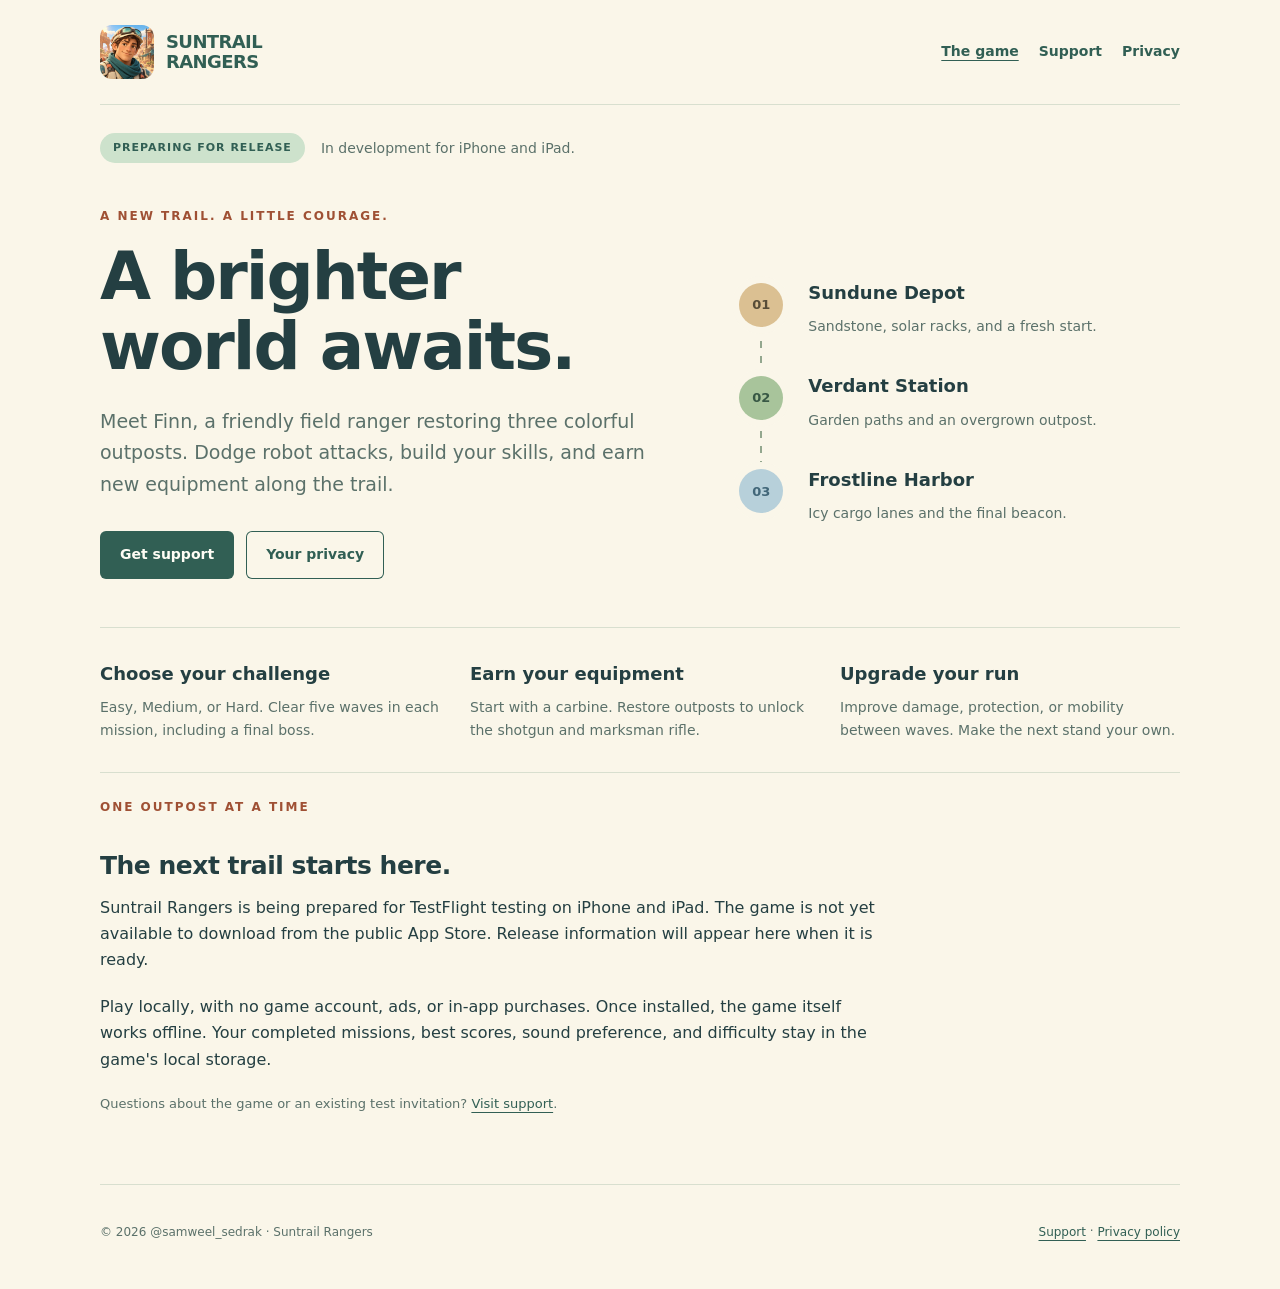
==== index.html @ 1ea140f7 "Publish Suntrail Rangers support and privacy pages" ====
<!doctype html>
<html lang="en">
<head>
  <meta charset="utf-8">
  <meta name="viewport" content="width=device-width, initial-scale=1">
  <meta name="description" content="Meet Finn in Suntrail Rangers, an offline action game in development for iPhone and iPad. Explore three missions, choose your challenge, and find support.">
  <meta name="theme-color" content="#faf6e9">
  <meta name="referrer" content="no-referrer">
  <meta http-equiv="Content-Security-Policy" content="default-src 'none'; style-src 'self'; img-src 'self'; base-uri 'none'; form-action 'none'">
  <title>A brighter world awaits · Suntrail Rangers</title>
  <link rel="icon" href="app-icon.png" type="image/png">
  <link rel="stylesheet" href="styles.css">
</head>
<body>
  <a class="skip-link" href="#main">Skip to content</a>
  <header>
    <a class="brand" href="index.html" aria-label="Suntrail Rangers home"><img class="app-icon" src="app-icon.png" width="54" height="54" alt="" decoding="async"><span>SUNTRAIL<br>RANGERS</span></a>
    <nav aria-label="Main navigation"><a href="index.html" aria-current="page">The game</a><a href="support.html">Support</a><a href="privacy.html">Privacy</a></nav>
  </header>
  <main id="main">
    <p class="release-status"><strong>PREPARING FOR RELEASE</strong><span>In development for iPhone and iPad.</span></p>
    <section class="hero">
      <div>
        <p class="eyebrow">A new trail. A little courage.</p>
        <h1>A brighter world awaits.</h1>
        <p class="lead">Meet Finn, a friendly field ranger restoring three colorful outposts. Dodge robot attacks, build your skills, and earn new equipment along the trail.</p>
        <a class="button" href="support.html">Get support</a><a class="button secondary" href="privacy.html">Your privacy</a>
      </div>
      <div class="route" aria-label="Three campaign missions">
        <div class="stop"><span class="number">01</span><div><h2>Sundune Depot</h2><p>Sandstone, solar racks, and a fresh start.</p></div></div>
        <div class="stop garden"><span class="number">02</span><div><h2>Verdant Station</h2><p>Garden paths and an overgrown outpost.</p></div></div>
        <div class="stop frost"><span class="number">03</span><div><h2>Frostline Harbor</h2><p>Icy cargo lanes and the final beacon.</p></div></div>
      </div>
    </section>
    <div class="strip">
      <section><h2>Choose your challenge</h2><p>Easy, Medium, or Hard. Clear five waves in each mission, including a final boss.</p></section>
      <section><h2>Earn your equipment</h2><p>Start with a carbine. Restore outposts to unlock the shotgun and marksman rifle.</p></section>
      <section><h2>Upgrade your run</h2><p>Improve damage, protection, or mobility between waves. Make the next stand your own.</p></section>
    </div>
    <section class="prose">
      <p class="eyebrow">One outpost at a time</p>
      <h2>The next trail starts here.</h2>
      <p>Suntrail Rangers is being prepared for TestFlight testing on iPhone and iPad. The game is not yet available to download from the public App Store. Release information will appear here when it is ready.</p>
      <p>Play locally, with no game account, ads, or in-app purchases. Once installed, the game itself works offline. Your completed missions, best scores, sound preference, and difficulty stay in the game's local storage.</p>
      <p class="small">Questions about the game or an existing test invitation? <a href="support.html">Visit support</a>.</p>
    </section>
  </main>
  <footer><span>© 2026 @samweel_sedrak · Suntrail Rangers</span><span><a href="support.html">Support</a> · <a href="privacy.html">Privacy policy</a></span></footer>
</body>
</html>
---- styles.css ----
@charset "UTF-8";
:root{color-scheme:light;--ink:#243f42;--muted:#5b716a;--cream:#faf6e9;--paper:#fffdf5;--green:#315f54;--mint:#cde2cc;--line:#d8dfcf;--coral:#cb7854;--gold:#e0b972}
*{box-sizing:border-box}html{font:16px/1.65 system-ui,-apple-system,BlinkMacSystemFont,"Segoe UI",sans-serif;background:var(--cream);color:var(--ink)}body{margin:0}a{color:var(--green);text-underline-offset:4px}a:hover{text-decoration-thickness:2px}a:focus-visible,summary:focus-visible{outline:3px solid var(--coral);outline-offset:5px}header,main,footer{width:min(1080px,100% - 48px);margin-inline:auto}header{display:flex;align-items:center;justify-content:space-between;gap:20px;padding:25px 0;border-bottom:1px solid var(--line)}.brand{font-size:18px;line-height:1.1;font-weight:850;letter-spacing:-.6px;text-decoration:none;display:flex;align-items:center;gap:12px}.brand svg{width:34px;height:34px;flex:0 0 auto}nav{display:flex;flex-wrap:wrap;gap:4px 20px}nav a{min-height:44px;display:inline-flex;align-items:center;text-decoration:none;font-size:14px;font-weight:650}nav a[aria-current=page]{text-decoration:underline}.draft{font-size:13px;line-height:1.5;background:#f2e6c6;border-left:3px solid #b68a40;padding:12px 16px;margin:28px 0}.draft strong{letter-spacing:.3px}.eyebrow{text-transform:uppercase;letter-spacing:2px;font-size:12px;font-weight:750;color:var(--coral);margin:0 0 15px}h1{font-size:clamp(36px,5.4vw,66px);letter-spacing:-2px;line-height:1.06;margin:0 0 24px;max-width:770px}h2{font-size:25px;line-height:1.3;letter-spacing:-.5px;margin:32px 0 12px}h3{font-size:18px;line-height:1.35;margin:10px 0}.lead{font-size:19px;line-height:1.65;color:var(--muted);max-width:660px}.hero{display:grid;grid-template-columns:1.18fr 1fr;gap:54px;align-items:center;padding:28px 0 48px}.hero h1{max-width:590px}.button{display:inline-flex;justify-content:center;align-items:center;min-height:48px;background:var(--green);color:var(--paper);border-radius:6px;text-decoration:none;font-size:14px;font-weight:700;padding:11px 20px;margin:12px 12px 0 0}.button.secondary{background:transparent;color:var(--green);box-shadow:inset 0 0 0 1px var(--green)}.route{position:relative;padding:26px 0 16px 30px}.route:before{content:"";position:absolute;left:51px;top:66px;bottom:64px;width:2px;background:repeating-linear-gradient(to bottom,#93a78e 0 7px,transparent 7px 15px)}.stop{position:relative;display:flex;gap:25px;align-items:center;margin:0 0 26px}.stop:last-child{margin-bottom:0}.stop .number{width:44px;height:44px;display:grid;place-items:center;border-radius:50%;background:#dbc092;color:#584d38;box-shadow:0 0 0 7px var(--cream);font-size:13px;font-weight:800;z-index:1;flex:0 0 auto}.stop.garden .number{background:#a8c49b;color:#385845}.stop.frost .number{background:#b7d0da;color:#426779}.stop p{margin:3px 0 0;color:var(--muted);font-size:14px}.strip{display:grid;grid-template-columns:repeat(3,1fr);border-block:1px solid var(--line);padding:24px 0;gap:30px}.strip p{font-size:14px;margin:6px 0;color:var(--muted)}.prose{max-width:780px;padding:25px 0 50px}.prose p{margin:0 0 20px}.prose li{margin-bottom:9px}.prose ul,.prose ol{padding-left:24px}.note{background:#e9eedf;padding:18px 22px;border-radius:6px;color:#456252}.contact{padding:26px 30px;background:var(--paper);border:1px solid var(--line);border-radius:8px;margin:30px 0}.contact a{overflow-wrap:anywhere}.contact p{margin-bottom:10px}details{border-top:1px solid var(--line);padding:18px 0}details:last-child{border-bottom:1px solid var(--line)}summary{font-size:17px;font-weight:700;cursor:pointer;padding:8px 0;min-height:44px}details p{margin:10px 0 0!important;color:var(--muted)}footer{display:flex;flex-wrap:wrap;justify-content:space-between;gap:12px;border-top:1px solid var(--line);padding:25px 0 35px;color:var(--muted);font-size:12px}.small{font-size:13px;color:var(--muted)}.back{display:inline-block;min-height:44px;padding-block:10px;font-size:14px}table{border-collapse:collapse;width:100%;margin:20px 0}th,td{text-align:left;vertical-align:top;padding:12px;border-bottom:1px solid var(--line)}th{font-size:13px;text-transform:uppercase;letter-spacing:.6px}
@media(max-width:720px){header{align-items:flex-start;flex-direction:column;gap:14px}header,main,footer{width:calc(100% - 36px)}nav{gap:4px 24px}.hero{grid-template-columns:1fr;gap:16px;padding-top:18px}.hero h1{max-width:550px}.route{padding-top:10px}.route:before{top:48px;bottom:53px}.strip{grid-template-columns:1fr;gap:12px}.strip section{padding:5px 0}.contact{padding:22px}.prose{padding-top:12px}h1{letter-spacing:-1.3px}.lead{font-size:18px}}
@media(prefers-reduced-motion:no-preference){a{transition:color .15s,background .15s}}

/* Compact local branding and resilient narrow-screen layout. */
.app-icon{display:block;flex:0 0 auto;width:54px;height:54px;border-radius:12px;object-fit:cover}.brand{min-height:54px}.hero>*{min-width:0}.stop>div{min-width:0}a{overflow-wrap:anywhere}.button{max-width:calc(100% - 12px);text-align:center;white-space:normal}.eyebrow{color:#9f5034}.skip-link{position:absolute;left:18px;top:-100px;z-index:10;background:var(--green);color:var(--paper);padding:10px 16px;min-height:44px;border-radius:0 0 6px 6px}.skip-link:focus{top:0}

.release-status{display:flex;flex-wrap:wrap;align-items:center;gap:8px 16px;margin:28px 0 16px;color:var(--muted);font-size:14px}.release-status strong{display:inline-flex;background:var(--mint);color:var(--green);border-radius:999px;padding:6px 13px;font-size:11px;letter-spacing:1px}.route h2,.strip h2{font-size:18px;line-height:1.35;letter-spacing:0;margin:10px 0}.effective-date{color:var(--green);font-size:14px}.prose>section{scroll-margin-top:24px}.contact h2{margin-top:0}footer a{display:inline-flex;align-items:center;min-height:44px}footer{align-items:center}
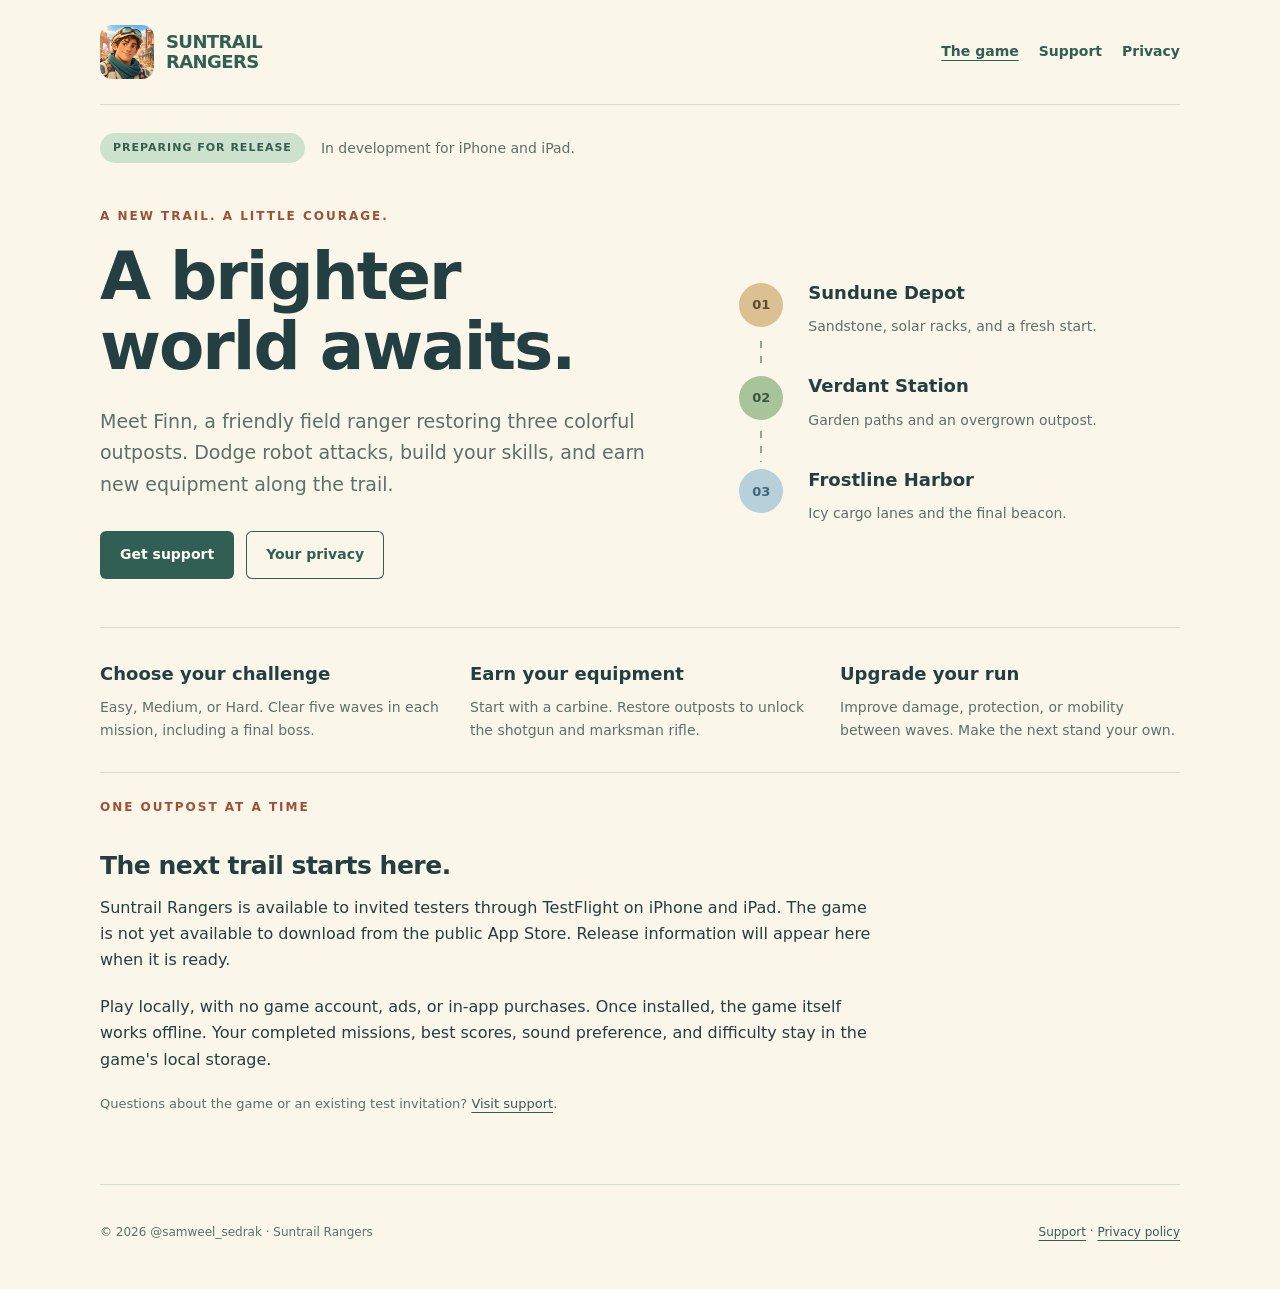
==== commit 80dfd661: "Clarify invited TestFlight availability" ====
--- a/index.html
+++ b/index.html
@@ -40,7 +40,7 @@
     <section class="prose">
       <p class="eyebrow">One outpost at a time</p>
       <h2>The next trail starts here.</h2>
-      <p>Suntrail Rangers is being prepared for TestFlight testing on iPhone and iPad. The game is not yet available to download from the public App Store. Release information will appear here when it is ready.</p>
+      <p>Suntrail Rangers is available to invited testers through TestFlight on iPhone and iPad. The game is not yet available to download from the public App Store. Release information will appear here when it is ready.</p>
       <p>Play locally, with no game account, ads, or in-app purchases. Once installed, the game itself works offline. Your completed missions, best scores, sound preference, and difficulty stay in the game's local storage.</p>
       <p class="small">Questions about the game or an existing test invitation? <a href="support.html">Visit support</a>.</p>
     </section>
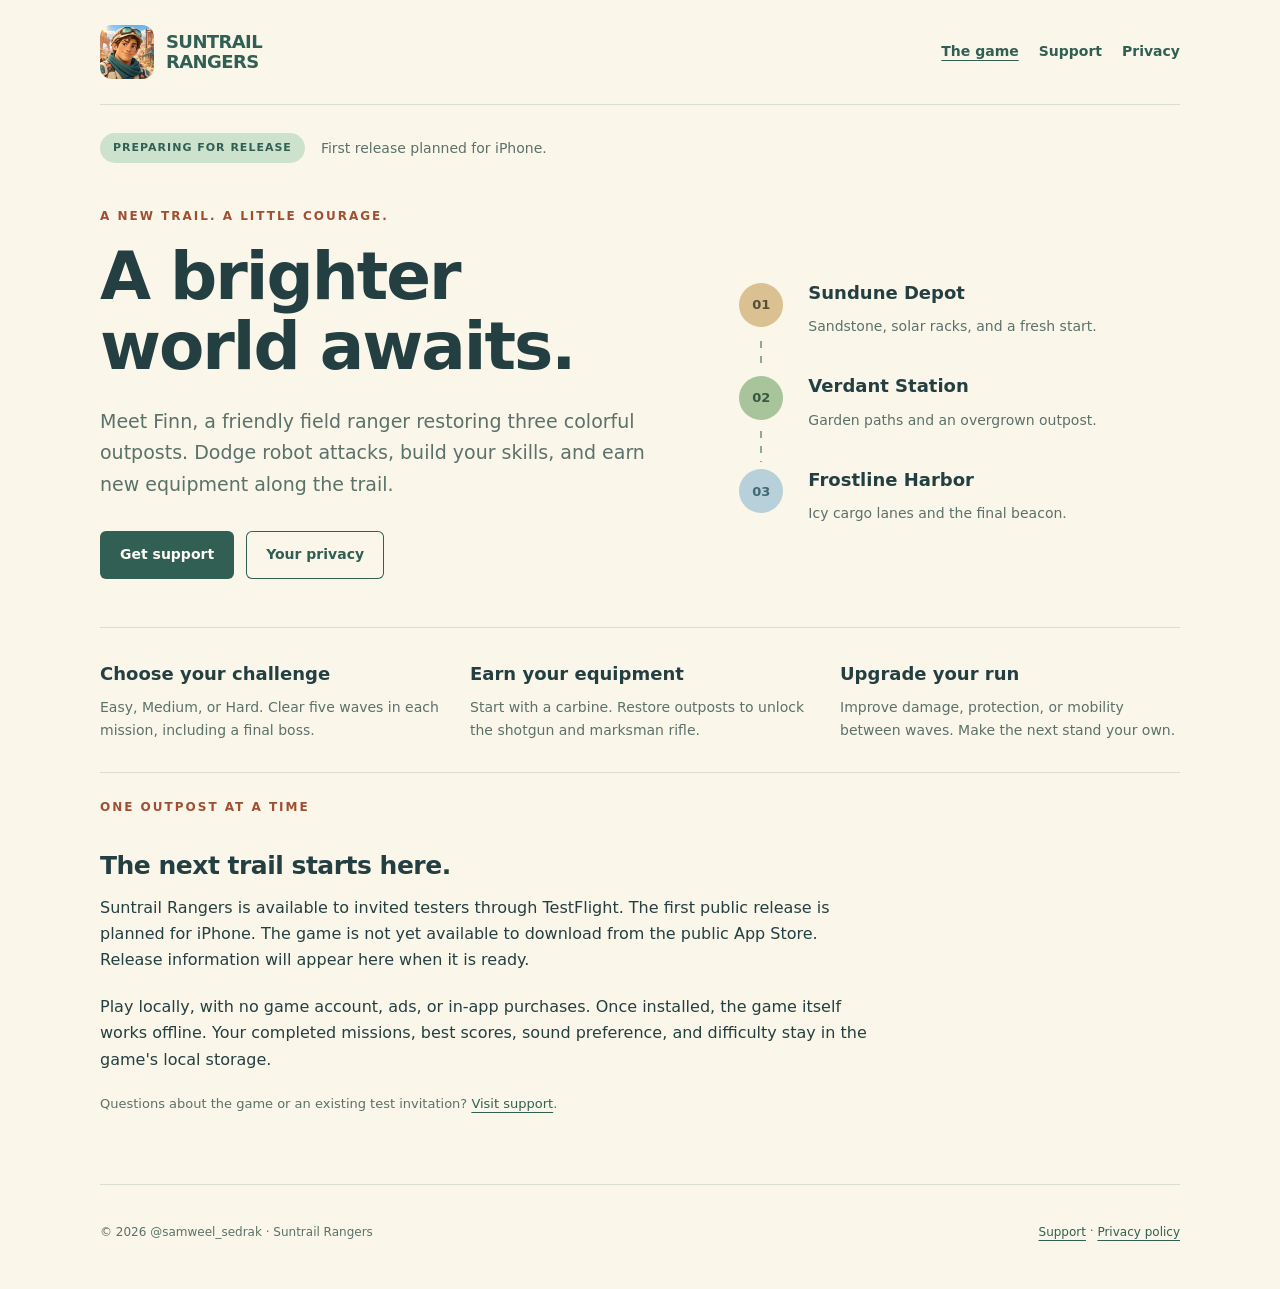
==== commit f03cfc76: "Describe the first Suntrail release as iPhone-only" ====
--- a/index.html
+++ b/index.html
@@ -3,7 +3,7 @@
 <head>
   <meta charset="utf-8">
   <meta name="viewport" content="width=device-width, initial-scale=1">
-  <meta name="description" content="Meet Finn in Suntrail Rangers, an offline action game in development for iPhone and iPad. Explore three missions, choose your challenge, and find support.">
+  <meta name="description" content="Meet Finn in Suntrail Rangers, an offline action game preparing for its first release on iPhone. Explore three missions, choose your challenge, and find support.">
   <meta name="theme-color" content="#faf6e9">
   <meta name="referrer" content="no-referrer">
   <meta http-equiv="Content-Security-Policy" content="default-src 'none'; style-src 'self'; img-src 'self'; base-uri 'none'; form-action 'none'">
@@ -18,7 +18,7 @@
     <nav aria-label="Main navigation"><a href="index.html" aria-current="page">The game</a><a href="support.html">Support</a><a href="privacy.html">Privacy</a></nav>
   </header>
   <main id="main">
-    <p class="release-status"><strong>PREPARING FOR RELEASE</strong><span>In development for iPhone and iPad.</span></p>
+    <p class="release-status"><strong>PREPARING FOR RELEASE</strong><span>First release planned for iPhone.</span></p>
     <section class="hero">
       <div>
         <p class="eyebrow">A new trail. A little courage.</p>
@@ -40,7 +40,7 @@
     <section class="prose">
       <p class="eyebrow">One outpost at a time</p>
       <h2>The next trail starts here.</h2>
-      <p>Suntrail Rangers is available to invited testers through TestFlight on iPhone and iPad. The game is not yet available to download from the public App Store. Release information will appear here when it is ready.</p>
+      <p>Suntrail Rangers is available to invited testers through TestFlight. The first public release is planned for iPhone. The game is not yet available to download from the public App Store. Release information will appear here when it is ready.</p>
       <p>Play locally, with no game account, ads, or in-app purchases. Once installed, the game itself works offline. Your completed missions, best scores, sound preference, and difficulty stay in the game's local storage.</p>
       <p class="small">Questions about the game or an existing test invitation? <a href="support.html">Visit support</a>.</p>
     </section>
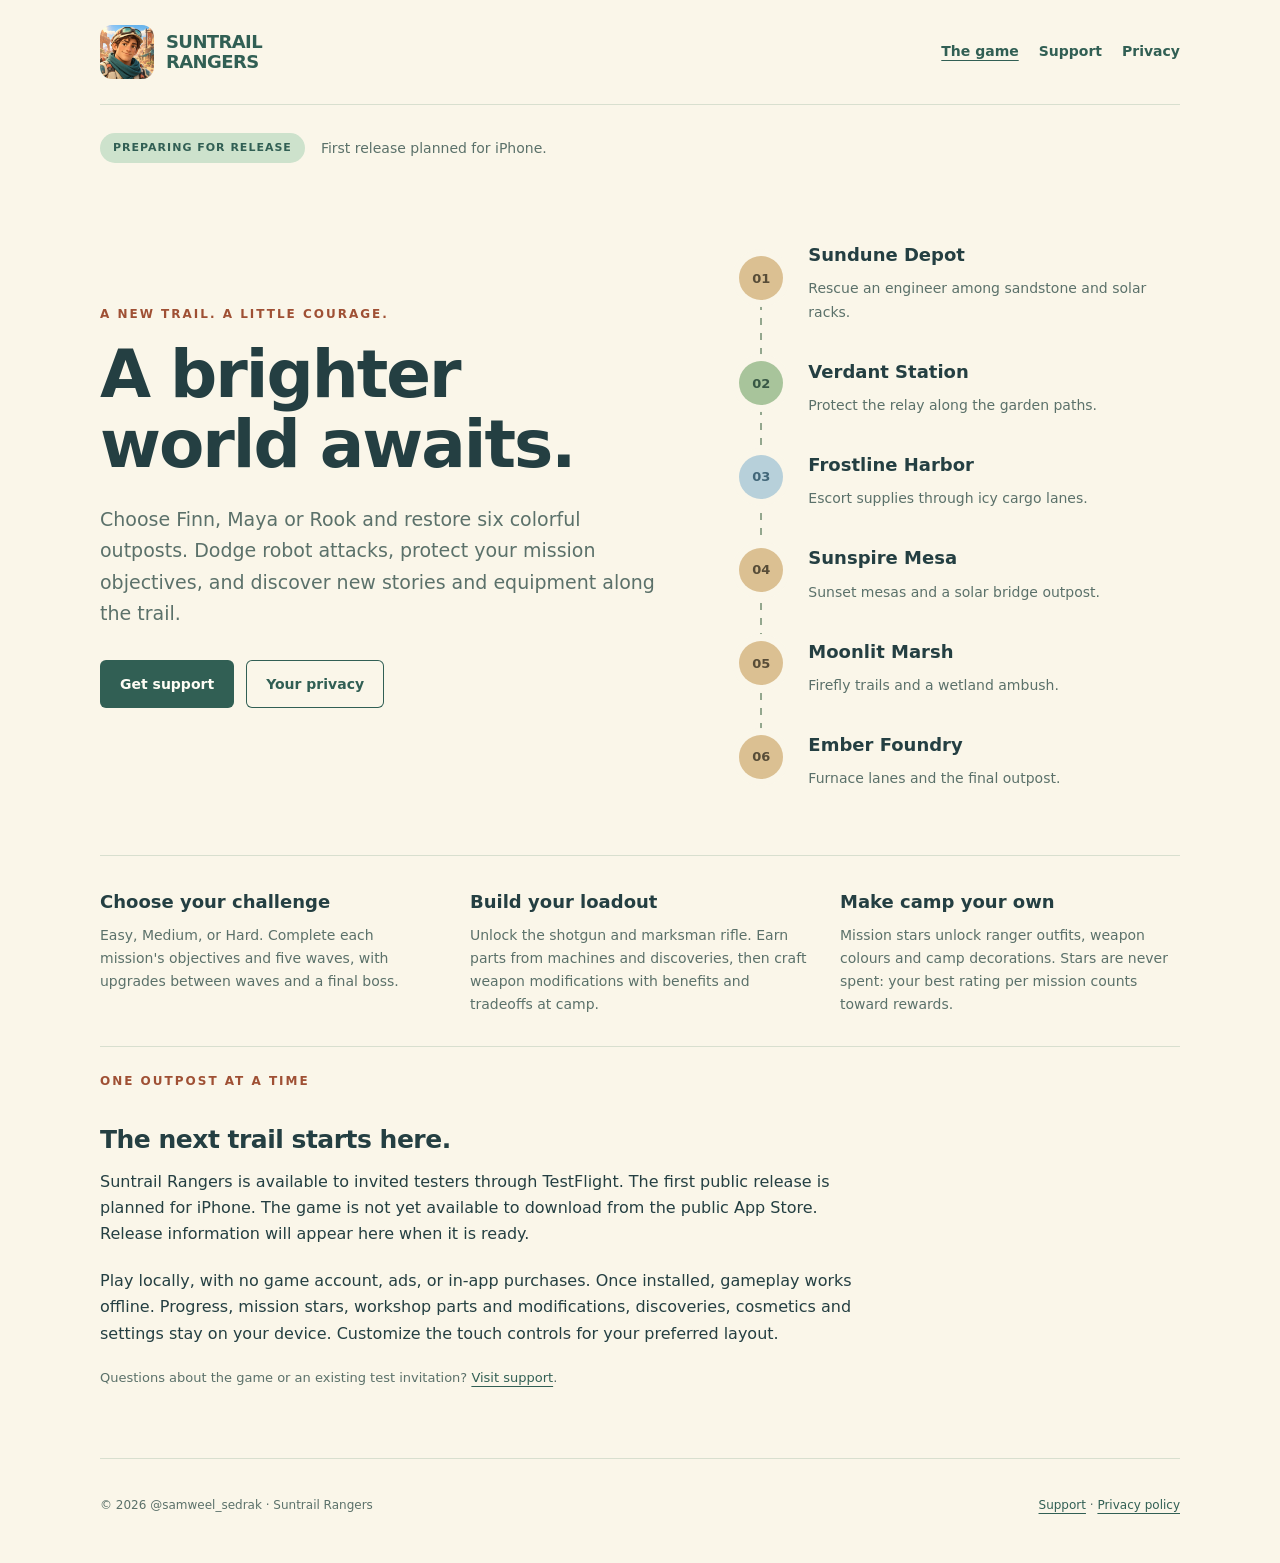
==== commit aff86d9d: "Update support and local progress information for build 11" ====
--- a/index.html
+++ b/index.html
@@ -3,7 +3,7 @@
 <head>
   <meta charset="utf-8">
   <meta name="viewport" content="width=device-width, initial-scale=1">
-  <meta name="description" content="Meet Finn in Suntrail Rangers, an offline action game preparing for its first release on iPhone. Explore three missions, choose your challenge, and find support.">
+  <meta name="description" content="Meet Finn, Maya and Rook in Suntrail Rangers, an offline iPhone action game. Explore six arenas, craft gear, earn star rewards and find support.">
   <meta name="theme-color" content="#faf6e9">
   <meta name="referrer" content="no-referrer">
   <meta http-equiv="Content-Security-Policy" content="default-src 'none'; style-src 'self'; img-src 'self'; base-uri 'none'; form-action 'none'">
@@ -23,25 +23,28 @@
       <div>
         <p class="eyebrow">A new trail. A little courage.</p>
         <h1>A brighter world awaits.</h1>
-        <p class="lead">Meet Finn, a friendly field ranger restoring three colorful outposts. Dodge robot attacks, build your skills, and earn new equipment along the trail.</p>
+        <p class="lead">Choose Finn, Maya or Rook and restore six colorful outposts. Dodge robot attacks, protect your mission objectives, and discover new stories and equipment along the trail.</p>
         <a class="button" href="support.html">Get support</a><a class="button secondary" href="privacy.html">Your privacy</a>
       </div>
-      <div class="route" aria-label="Three campaign missions">
-        <div class="stop"><span class="number">01</span><div><h2>Sundune Depot</h2><p>Sandstone, solar racks, and a fresh start.</p></div></div>
-        <div class="stop garden"><span class="number">02</span><div><h2>Verdant Station</h2><p>Garden paths and an overgrown outpost.</p></div></div>
-        <div class="stop frost"><span class="number">03</span><div><h2>Frostline Harbor</h2><p>Icy cargo lanes and the final beacon.</p></div></div>
+      <div class="route" aria-label="Six campaign missions">
+        <div class="stop"><span class="number">01</span><div><h2>Sundune Depot</h2><p>Rescue an engineer among sandstone and solar racks.</p></div></div>
+        <div class="stop garden"><span class="number">02</span><div><h2>Verdant Station</h2><p>Protect the relay along the garden paths.</p></div></div>
+        <div class="stop frost"><span class="number">03</span><div><h2>Frostline Harbor</h2><p>Escort supplies through icy cargo lanes.</p></div></div>
+        <div class="stop"><span class="number">04</span><div><h2>Sunspire Mesa</h2><p>Sunset mesas and a solar bridge outpost.</p></div></div>
+        <div class="stop"><span class="number">05</span><div><h2>Moonlit Marsh</h2><p>Firefly trails and a wetland ambush.</p></div></div>
+        <div class="stop"><span class="number">06</span><div><h2>Ember Foundry</h2><p>Furnace lanes and the final outpost.</p></div></div>
       </div>
     </section>
     <div class="strip">
-      <section><h2>Choose your challenge</h2><p>Easy, Medium, or Hard. Clear five waves in each mission, including a final boss.</p></section>
-      <section><h2>Earn your equipment</h2><p>Start with a carbine. Restore outposts to unlock the shotgun and marksman rifle.</p></section>
-      <section><h2>Upgrade your run</h2><p>Improve damage, protection, or mobility between waves. Make the next stand your own.</p></section>
+      <section><h2>Choose your challenge</h2><p>Easy, Medium, or Hard. Complete each mission's objectives and five waves, with upgrades between waves and a final boss.</p></section>
+      <section><h2>Build your loadout</h2><p>Unlock the shotgun and marksman rifle. Earn parts from machines and discoveries, then craft weapon modifications with benefits and tradeoffs at camp.</p></section>
+      <section><h2>Make camp your own</h2><p>Mission stars unlock ranger outfits, weapon colours and camp decorations. Stars are never spent: your best rating per mission counts toward rewards.</p></section>
     </div>
     <section class="prose">
       <p class="eyebrow">One outpost at a time</p>
       <h2>The next trail starts here.</h2>
       <p>Suntrail Rangers is available to invited testers through TestFlight. The first public release is planned for iPhone. The game is not yet available to download from the public App Store. Release information will appear here when it is ready.</p>
-      <p>Play locally, with no game account, ads, or in-app purchases. Once installed, the game itself works offline. Your completed missions, best scores, sound preference, and difficulty stay in the game's local storage.</p>
+      <p>Play locally, with no game account, ads, or in-app purchases. Once installed, gameplay works offline. Progress, mission stars, workshop parts and modifications, discoveries, cosmetics and settings stay on your device. Customize the touch controls for your preferred layout.</p>
       <p class="small">Questions about the game or an existing test invitation? <a href="support.html">Visit support</a>.</p>
     </section>
   </main>
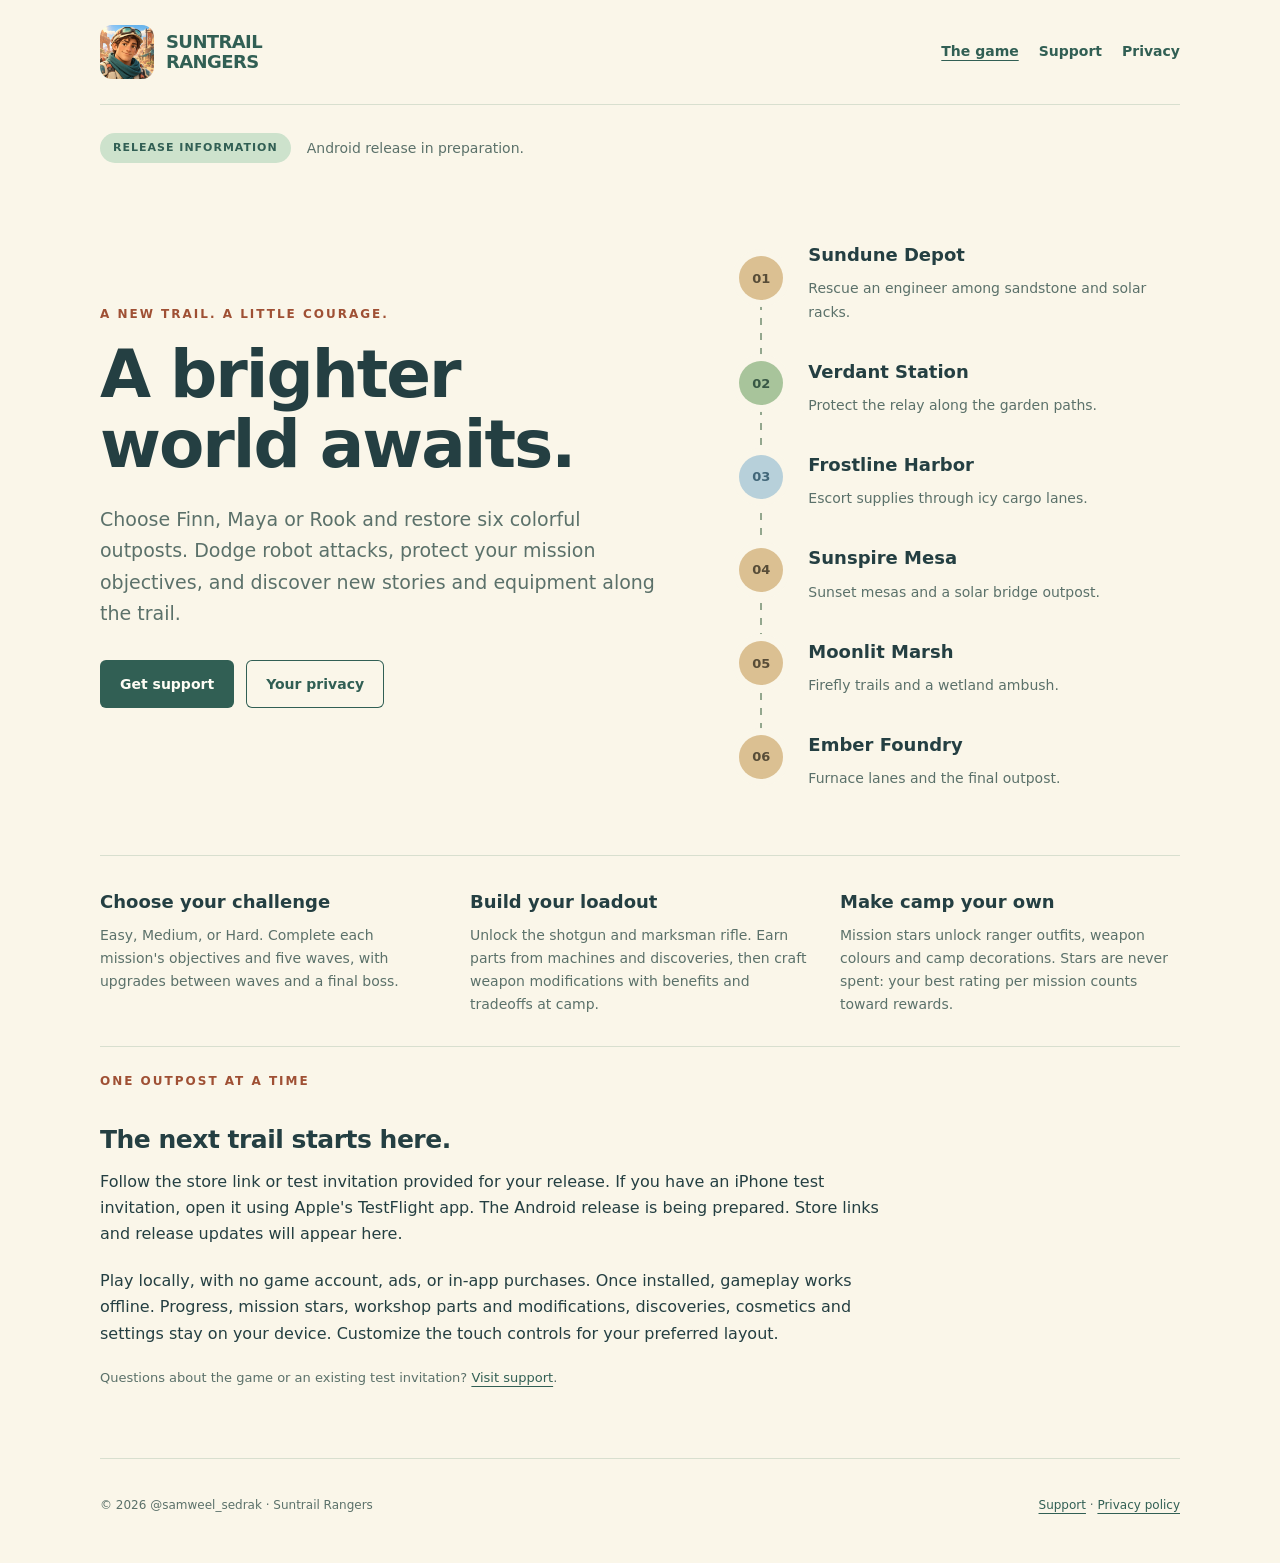
==== commit 1cd668b8: "Clarify Android privacy and release support" ====
--- a/index.html
+++ b/index.html
@@ -3,7 +3,7 @@
 <head>
   <meta charset="utf-8">
   <meta name="viewport" content="width=device-width, initial-scale=1">
-  <meta name="description" content="Meet Finn, Maya and Rook in Suntrail Rangers, an offline iPhone action game. Explore six arenas, craft gear, earn star rewards and find support.">
+  <meta name="description" content="Meet Finn, Maya and Rook in Suntrail Rangers, an offline action game. Explore six arenas, craft gear, earn star rewards and find support.">
   <meta name="theme-color" content="#faf6e9">
   <meta name="referrer" content="no-referrer">
   <meta http-equiv="Content-Security-Policy" content="default-src 'none'; style-src 'self'; img-src 'self'; base-uri 'none'; form-action 'none'">
@@ -18,7 +18,7 @@
     <nav aria-label="Main navigation"><a href="index.html" aria-current="page">The game</a><a href="support.html">Support</a><a href="privacy.html">Privacy</a></nav>
   </header>
   <main id="main">
-    <p class="release-status"><strong>PREPARING FOR RELEASE</strong><span>First release planned for iPhone.</span></p>
+    <p class="release-status"><strong>RELEASE INFORMATION</strong><span>Android release in preparation.</span></p>
     <section class="hero">
       <div>
         <p class="eyebrow">A new trail. A little courage.</p>
@@ -43,7 +43,7 @@
     <section class="prose">
       <p class="eyebrow">One outpost at a time</p>
       <h2>The next trail starts here.</h2>
-      <p>Suntrail Rangers is available to invited testers through TestFlight. The first public release is planned for iPhone. The game is not yet available to download from the public App Store. Release information will appear here when it is ready.</p>
+      <p>Follow the store link or test invitation provided for your release. If you have an iPhone test invitation, open it using Apple's TestFlight app. The Android release is being prepared. Store links and release updates will appear here.</p>
       <p>Play locally, with no game account, ads, or in-app purchases. Once installed, gameplay works offline. Progress, mission stars, workshop parts and modifications, discoveries, cosmetics and settings stay on your device. Customize the touch controls for your preferred layout.</p>
       <p class="small">Questions about the game or an existing test invitation? <a href="support.html">Visit support</a>.</p>
     </section>
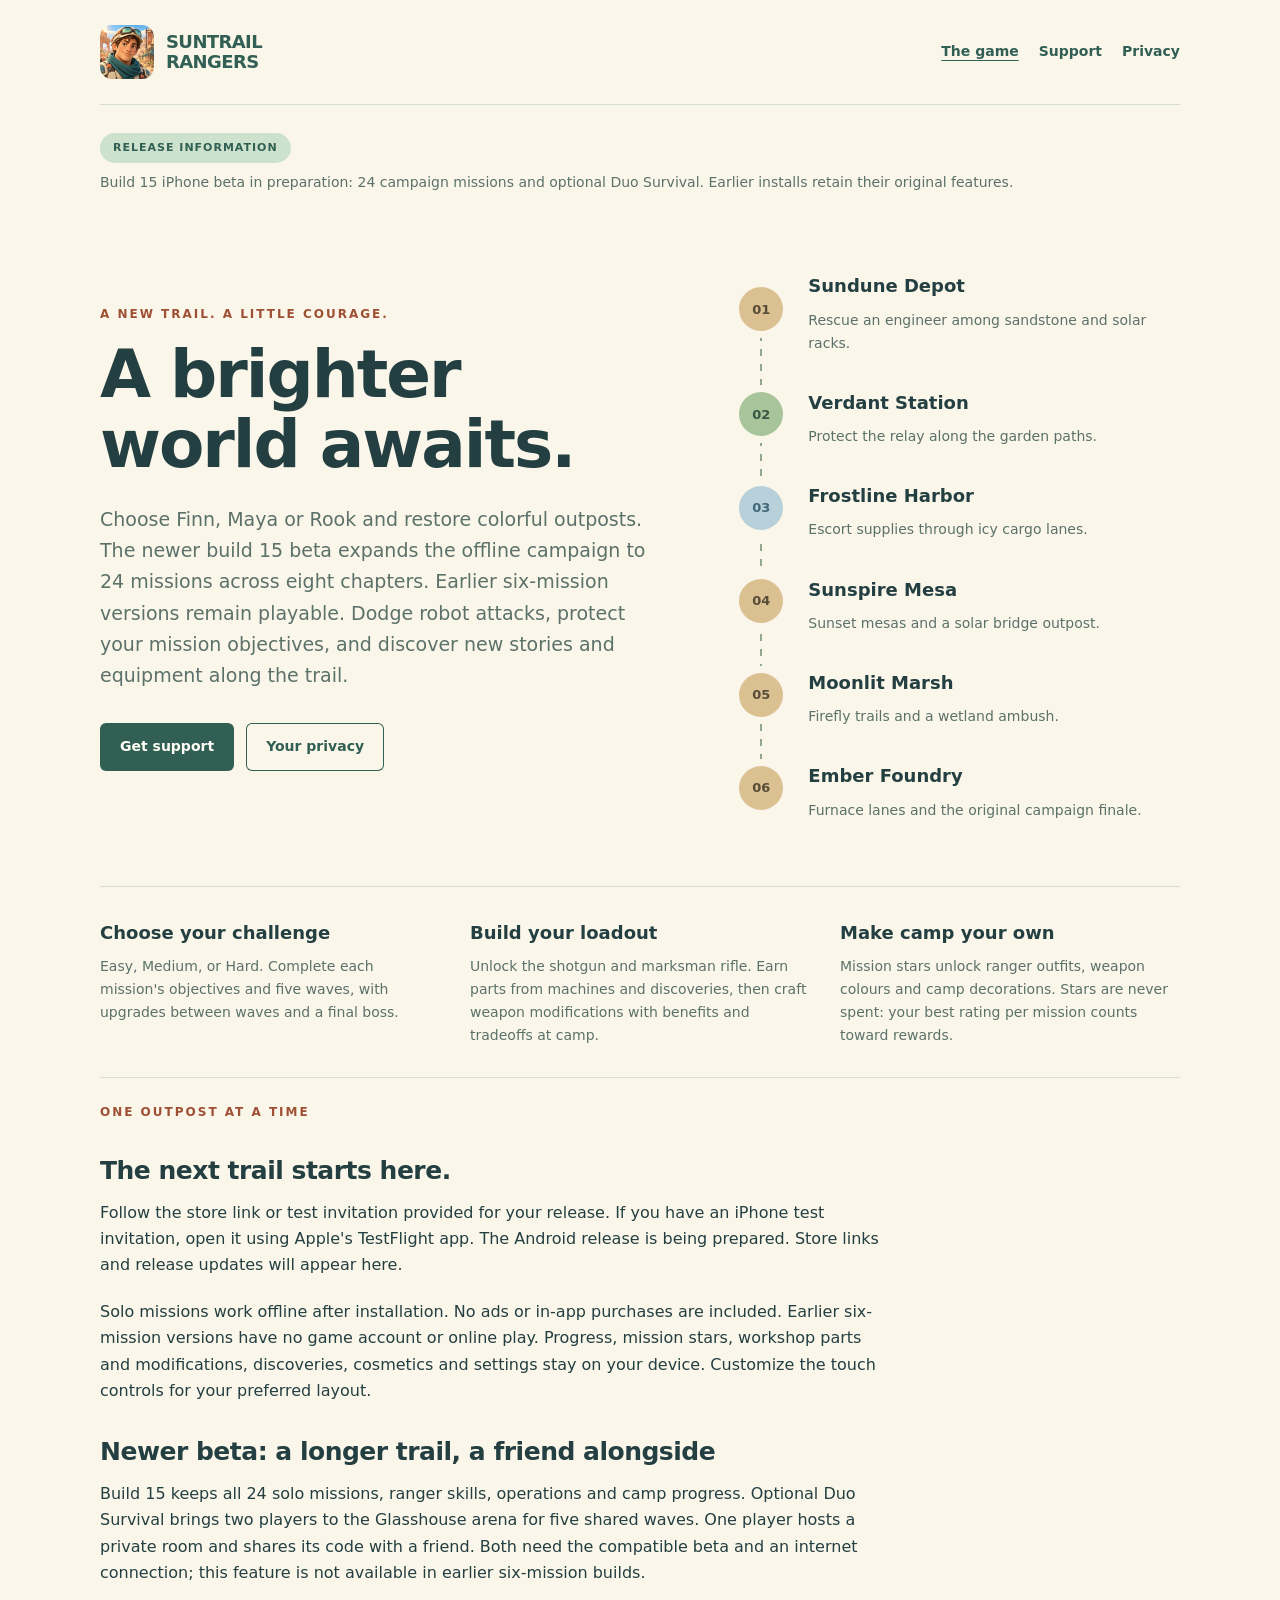
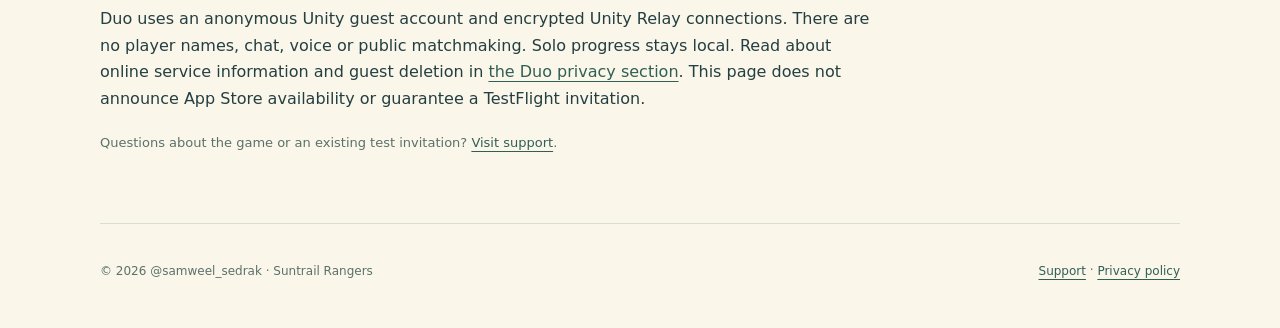
==== commit e0ade67b: "Update support and privacy for optional Duo beta" ====
--- a/index.html
+++ b/index.html
@@ -3,7 +3,7 @@
 <head>
   <meta charset="utf-8">
   <meta name="viewport" content="width=device-width, initial-scale=1">
-  <meta name="description" content="Meet Finn, Maya and Rook in Suntrail Rangers, an offline action game. Explore six arenas, craft gear, earn star rewards and find support.">
+  <meta name="description" content="Meet Finn, Maya and Rook in Suntrail Rangers. Find support for the offline game and the newer 24-mission beta with optional private Duo Survival.">
   <meta name="theme-color" content="#faf6e9">
   <meta name="referrer" content="no-referrer">
   <meta http-equiv="Content-Security-Policy" content="default-src 'none'; style-src 'self'; img-src 'self'; base-uri 'none'; form-action 'none'">
@@ -18,21 +18,21 @@
     <nav aria-label="Main navigation"><a href="index.html" aria-current="page">The game</a><a href="support.html">Support</a><a href="privacy.html">Privacy</a></nav>
   </header>
   <main id="main">
-    <p class="release-status"><strong>RELEASE INFORMATION</strong><span>Android release in preparation.</span></p>
+    <p class="release-status"><strong>RELEASE INFORMATION</strong><span>Build 15 iPhone beta in preparation: 24 campaign missions and optional Duo Survival. Earlier installs retain their original features.</span></p>
     <section class="hero">
       <div>
         <p class="eyebrow">A new trail. A little courage.</p>
         <h1>A brighter world awaits.</h1>
-        <p class="lead">Choose Finn, Maya or Rook and restore six colorful outposts. Dodge robot attacks, protect your mission objectives, and discover new stories and equipment along the trail.</p>
+        <p class="lead">Choose Finn, Maya or Rook and restore colorful outposts. The newer build 15 beta expands the offline campaign to 24 missions across eight chapters. Earlier six-mission versions remain playable. Dodge robot attacks, protect your mission objectives, and discover new stories and equipment along the trail.</p>
         <a class="button" href="support.html">Get support</a><a class="button secondary" href="privacy.html">Your privacy</a>
       </div>
-      <div class="route" aria-label="Six campaign missions">
+      <div class="route" aria-label="The original six campaign missions, also included in the expanded campaign">
         <div class="stop"><span class="number">01</span><div><h2>Sundune Depot</h2><p>Rescue an engineer among sandstone and solar racks.</p></div></div>
         <div class="stop garden"><span class="number">02</span><div><h2>Verdant Station</h2><p>Protect the relay along the garden paths.</p></div></div>
         <div class="stop frost"><span class="number">03</span><div><h2>Frostline Harbor</h2><p>Escort supplies through icy cargo lanes.</p></div></div>
         <div class="stop"><span class="number">04</span><div><h2>Sunspire Mesa</h2><p>Sunset mesas and a solar bridge outpost.</p></div></div>
         <div class="stop"><span class="number">05</span><div><h2>Moonlit Marsh</h2><p>Firefly trails and a wetland ambush.</p></div></div>
-        <div class="stop"><span class="number">06</span><div><h2>Ember Foundry</h2><p>Furnace lanes and the final outpost.</p></div></div>
+        <div class="stop"><span class="number">06</span><div><h2>Ember Foundry</h2><p>Furnace lanes and the original campaign finale.</p></div></div>
       </div>
     </section>
     <div class="strip">
@@ -44,7 +44,10 @@
       <p class="eyebrow">One outpost at a time</p>
       <h2>The next trail starts here.</h2>
       <p>Follow the store link or test invitation provided for your release. If you have an iPhone test invitation, open it using Apple's TestFlight app. The Android release is being prepared. Store links and release updates will appear here.</p>
-      <p>Play locally, with no game account, ads, or in-app purchases. Once installed, gameplay works offline. Progress, mission stars, workshop parts and modifications, discoveries, cosmetics and settings stay on your device. Customize the touch controls for your preferred layout.</p>
+      <p>Solo missions work offline after installation. No ads or in-app purchases are included. Earlier six-mission versions have no game account or online play. Progress, mission stars, workshop parts and modifications, discoveries, cosmetics and settings stay on your device. Customize the touch controls for your preferred layout.</p>
+      <h2>Newer beta: a longer trail, a friend alongside</h2>
+      <p>Build 15 keeps all 24 solo missions, ranger skills, operations and camp progress. Optional Duo Survival brings two players to the Glasshouse arena for five shared waves. One player hosts a private room and shares its code with a friend. Both need the compatible beta and an internet connection; this feature is not available in earlier six-mission builds.</p>
+      <p>Duo uses an anonymous Unity guest account and encrypted Unity Relay connections. There are no player names, chat, voice or public matchmaking. Solo progress stays local. Read about online service information and guest deletion in <a href="privacy.html#duo-survival">the Duo privacy section</a>. This page does not announce App Store availability or guarantee a TestFlight invitation.</p>
       <p class="small">Questions about the game or an existing test invitation? <a href="support.html">Visit support</a>.</p>
     </section>
   </main>
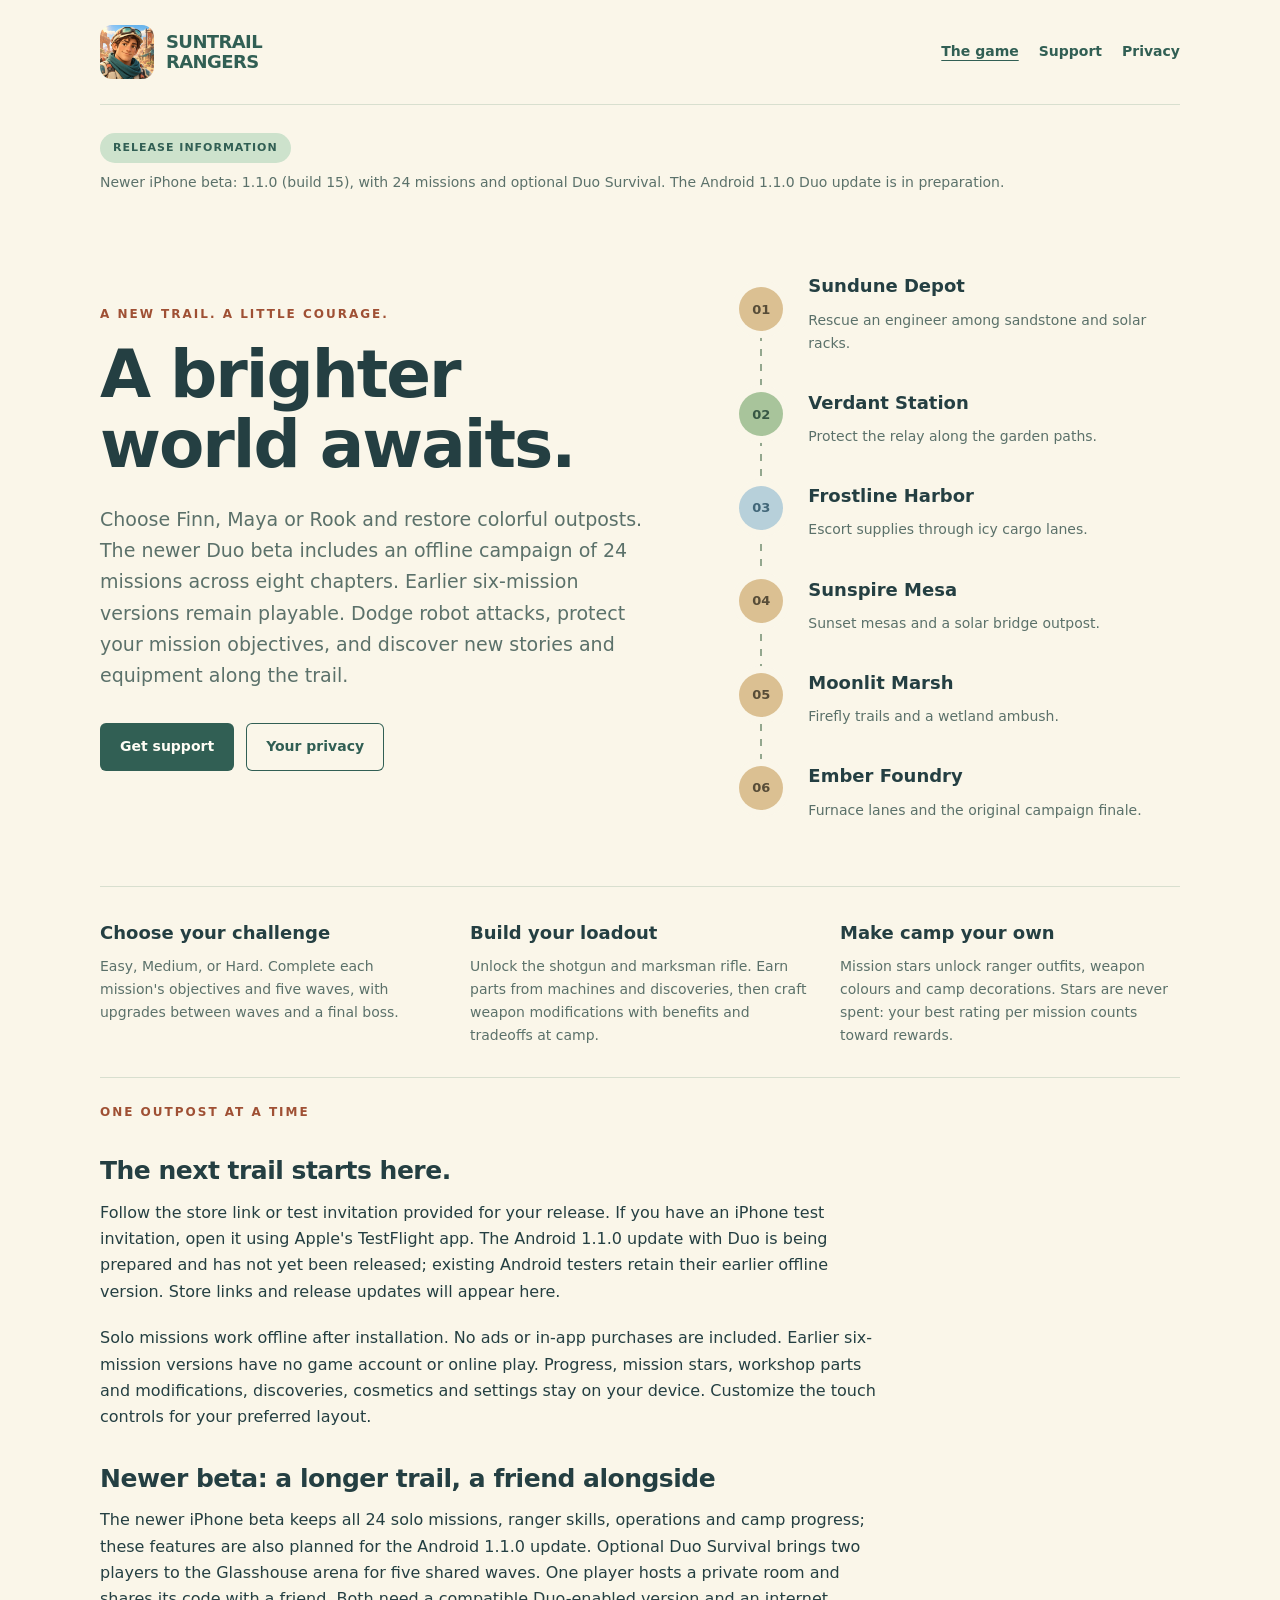
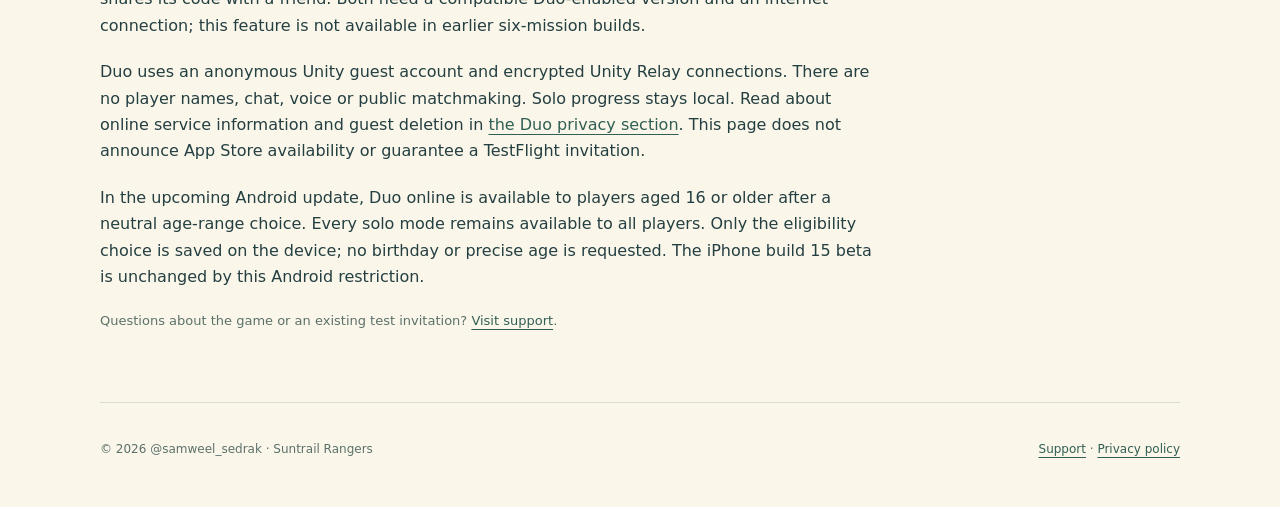
==== commit cd7355ef: "Explain Android Duo age access and service data processing" ====
--- a/index.html
+++ b/index.html
@@ -18,12 +18,12 @@
     <nav aria-label="Main navigation"><a href="index.html" aria-current="page">The game</a><a href="support.html">Support</a><a href="privacy.html">Privacy</a></nav>
   </header>
   <main id="main">
-    <p class="release-status"><strong>RELEASE INFORMATION</strong><span>Build 15 iPhone beta in preparation: 24 campaign missions and optional Duo Survival. Earlier installs retain their original features.</span></p>
+    <p class="release-status"><strong>RELEASE INFORMATION</strong><span>Newer iPhone beta: 1.1.0 (build 15), with 24 missions and optional Duo Survival. The Android 1.1.0 Duo update is in preparation.</span></p>
     <section class="hero">
       <div>
         <p class="eyebrow">A new trail. A little courage.</p>
         <h1>A brighter world awaits.</h1>
-        <p class="lead">Choose Finn, Maya or Rook and restore colorful outposts. The newer build 15 beta expands the offline campaign to 24 missions across eight chapters. Earlier six-mission versions remain playable. Dodge robot attacks, protect your mission objectives, and discover new stories and equipment along the trail.</p>
+        <p class="lead">Choose Finn, Maya or Rook and restore colorful outposts. The newer Duo beta includes an offline campaign of 24 missions across eight chapters. Earlier six-mission versions remain playable. Dodge robot attacks, protect your mission objectives, and discover new stories and equipment along the trail.</p>
         <a class="button" href="support.html">Get support</a><a class="button secondary" href="privacy.html">Your privacy</a>
       </div>
       <div class="route" aria-label="The original six campaign missions, also included in the expanded campaign">
@@ -43,11 +43,12 @@
     <section class="prose">
       <p class="eyebrow">One outpost at a time</p>
       <h2>The next trail starts here.</h2>
-      <p>Follow the store link or test invitation provided for your release. If you have an iPhone test invitation, open it using Apple's TestFlight app. The Android release is being prepared. Store links and release updates will appear here.</p>
+      <p>Follow the store link or test invitation provided for your release. If you have an iPhone test invitation, open it using Apple's TestFlight app. The Android 1.1.0 update with Duo is being prepared and has not yet been released; existing Android testers retain their earlier offline version. Store links and release updates will appear here.</p>
       <p>Solo missions work offline after installation. No ads or in-app purchases are included. Earlier six-mission versions have no game account or online play. Progress, mission stars, workshop parts and modifications, discoveries, cosmetics and settings stay on your device. Customize the touch controls for your preferred layout.</p>
       <h2>Newer beta: a longer trail, a friend alongside</h2>
-      <p>Build 15 keeps all 24 solo missions, ranger skills, operations and camp progress. Optional Duo Survival brings two players to the Glasshouse arena for five shared waves. One player hosts a private room and shares its code with a friend. Both need the compatible beta and an internet connection; this feature is not available in earlier six-mission builds.</p>
+      <p>The newer iPhone beta keeps all 24 solo missions, ranger skills, operations and camp progress; these features are also planned for the Android 1.1.0 update. Optional Duo Survival brings two players to the Glasshouse arena for five shared waves. One player hosts a private room and shares its code with a friend. Both need a compatible Duo-enabled version and an internet connection; this feature is not available in earlier six-mission builds.</p>
       <p>Duo uses an anonymous Unity guest account and encrypted Unity Relay connections. There are no player names, chat, voice or public matchmaking. Solo progress stays local. Read about online service information and guest deletion in <a href="privacy.html#duo-survival">the Duo privacy section</a>. This page does not announce App Store availability or guarantee a TestFlight invitation.</p>
+      <p>In the upcoming Android update, Duo online is available to players aged 16 or older after a neutral age-range choice. Every solo mode remains available to all players. Only the eligibility choice is saved on the device; no birthday or precise age is requested. The iPhone build 15 beta is unchanged by this Android restriction.</p>
       <p class="small">Questions about the game or an existing test invitation? <a href="support.html">Visit support</a>.</p>
     </section>
   </main>
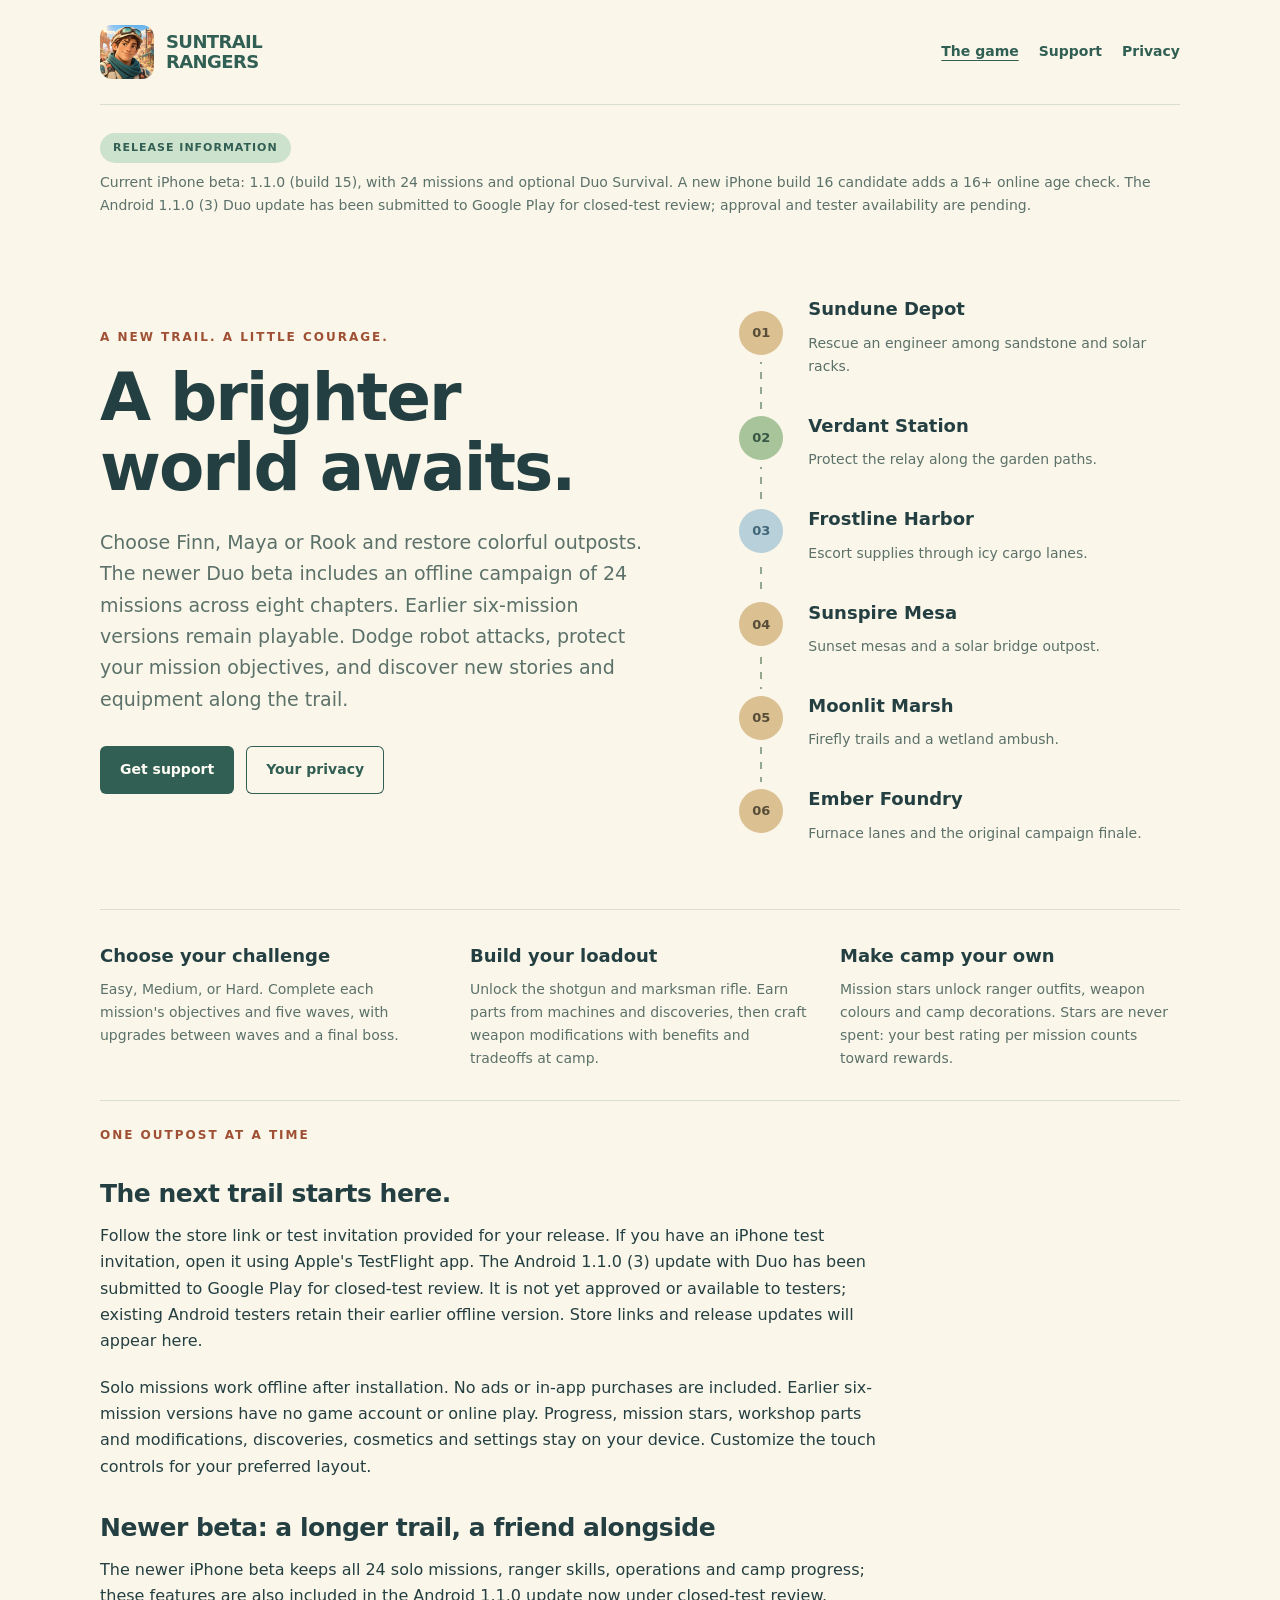
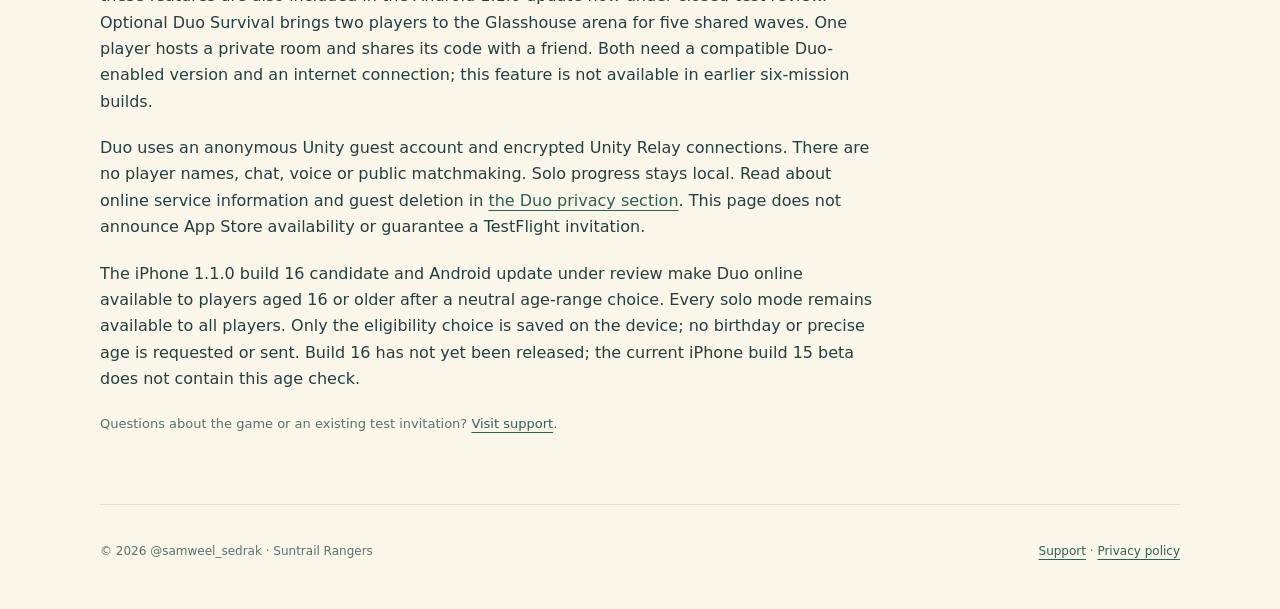
==== commit 2305a57c: "Explain iPhone Duo age eligibility and current review status" ====
--- a/index.html
+++ b/index.html
@@ -18,7 +18,7 @@
     <nav aria-label="Main navigation"><a href="index.html" aria-current="page">The game</a><a href="support.html">Support</a><a href="privacy.html">Privacy</a></nav>
   </header>
   <main id="main">
-    <p class="release-status"><strong>RELEASE INFORMATION</strong><span>Newer iPhone beta: 1.1.0 (build 15), with 24 missions and optional Duo Survival. The Android 1.1.0 Duo update is in preparation.</span></p>
+    <p class="release-status"><strong>RELEASE INFORMATION</strong><span>Current iPhone beta: 1.1.0 (build 15), with 24 missions and optional Duo Survival. A new iPhone build 16 candidate adds a 16+ online age check. The Android 1.1.0 (3) Duo update has been submitted to Google Play for closed-test review; approval and tester availability are pending.</span></p>
     <section class="hero">
       <div>
         <p class="eyebrow">A new trail. A little courage.</p>
@@ -43,12 +43,12 @@
     <section class="prose">
       <p class="eyebrow">One outpost at a time</p>
       <h2>The next trail starts here.</h2>
-      <p>Follow the store link or test invitation provided for your release. If you have an iPhone test invitation, open it using Apple's TestFlight app. The Android 1.1.0 update with Duo is being prepared and has not yet been released; existing Android testers retain their earlier offline version. Store links and release updates will appear here.</p>
+      <p>Follow the store link or test invitation provided for your release. If you have an iPhone test invitation, open it using Apple's TestFlight app. The Android 1.1.0 (3) update with Duo has been submitted to Google Play for closed-test review. It is not yet approved or available to testers; existing Android testers retain their earlier offline version. Store links and release updates will appear here.</p>
       <p>Solo missions work offline after installation. No ads or in-app purchases are included. Earlier six-mission versions have no game account or online play. Progress, mission stars, workshop parts and modifications, discoveries, cosmetics and settings stay on your device. Customize the touch controls for your preferred layout.</p>
       <h2>Newer beta: a longer trail, a friend alongside</h2>
-      <p>The newer iPhone beta keeps all 24 solo missions, ranger skills, operations and camp progress; these features are also planned for the Android 1.1.0 update. Optional Duo Survival brings two players to the Glasshouse arena for five shared waves. One player hosts a private room and shares its code with a friend. Both need a compatible Duo-enabled version and an internet connection; this feature is not available in earlier six-mission builds.</p>
+      <p>The newer iPhone beta keeps all 24 solo missions, ranger skills, operations and camp progress; these features are also included in the Android 1.1.0 update now under closed-test review. Optional Duo Survival brings two players to the Glasshouse arena for five shared waves. One player hosts a private room and shares its code with a friend. Both need a compatible Duo-enabled version and an internet connection; this feature is not available in earlier six-mission builds.</p>
       <p>Duo uses an anonymous Unity guest account and encrypted Unity Relay connections. There are no player names, chat, voice or public matchmaking. Solo progress stays local. Read about online service information and guest deletion in <a href="privacy.html#duo-survival">the Duo privacy section</a>. This page does not announce App Store availability or guarantee a TestFlight invitation.</p>
-      <p>In the upcoming Android update, Duo online is available to players aged 16 or older after a neutral age-range choice. Every solo mode remains available to all players. Only the eligibility choice is saved on the device; no birthday or precise age is requested. The iPhone build 15 beta is unchanged by this Android restriction.</p>
+      <p>The iPhone 1.1.0 build 16 candidate and Android update under review make Duo online available to players aged 16 or older after a neutral age-range choice. Every solo mode remains available to all players. Only the eligibility choice is saved on the device; no birthday or precise age is requested or sent. Build 16 has not yet been released; the current iPhone build 15 beta does not contain this age check.</p>
       <p class="small">Questions about the game or an existing test invitation? <a href="support.html">Visit support</a>.</p>
     </section>
   </main>
